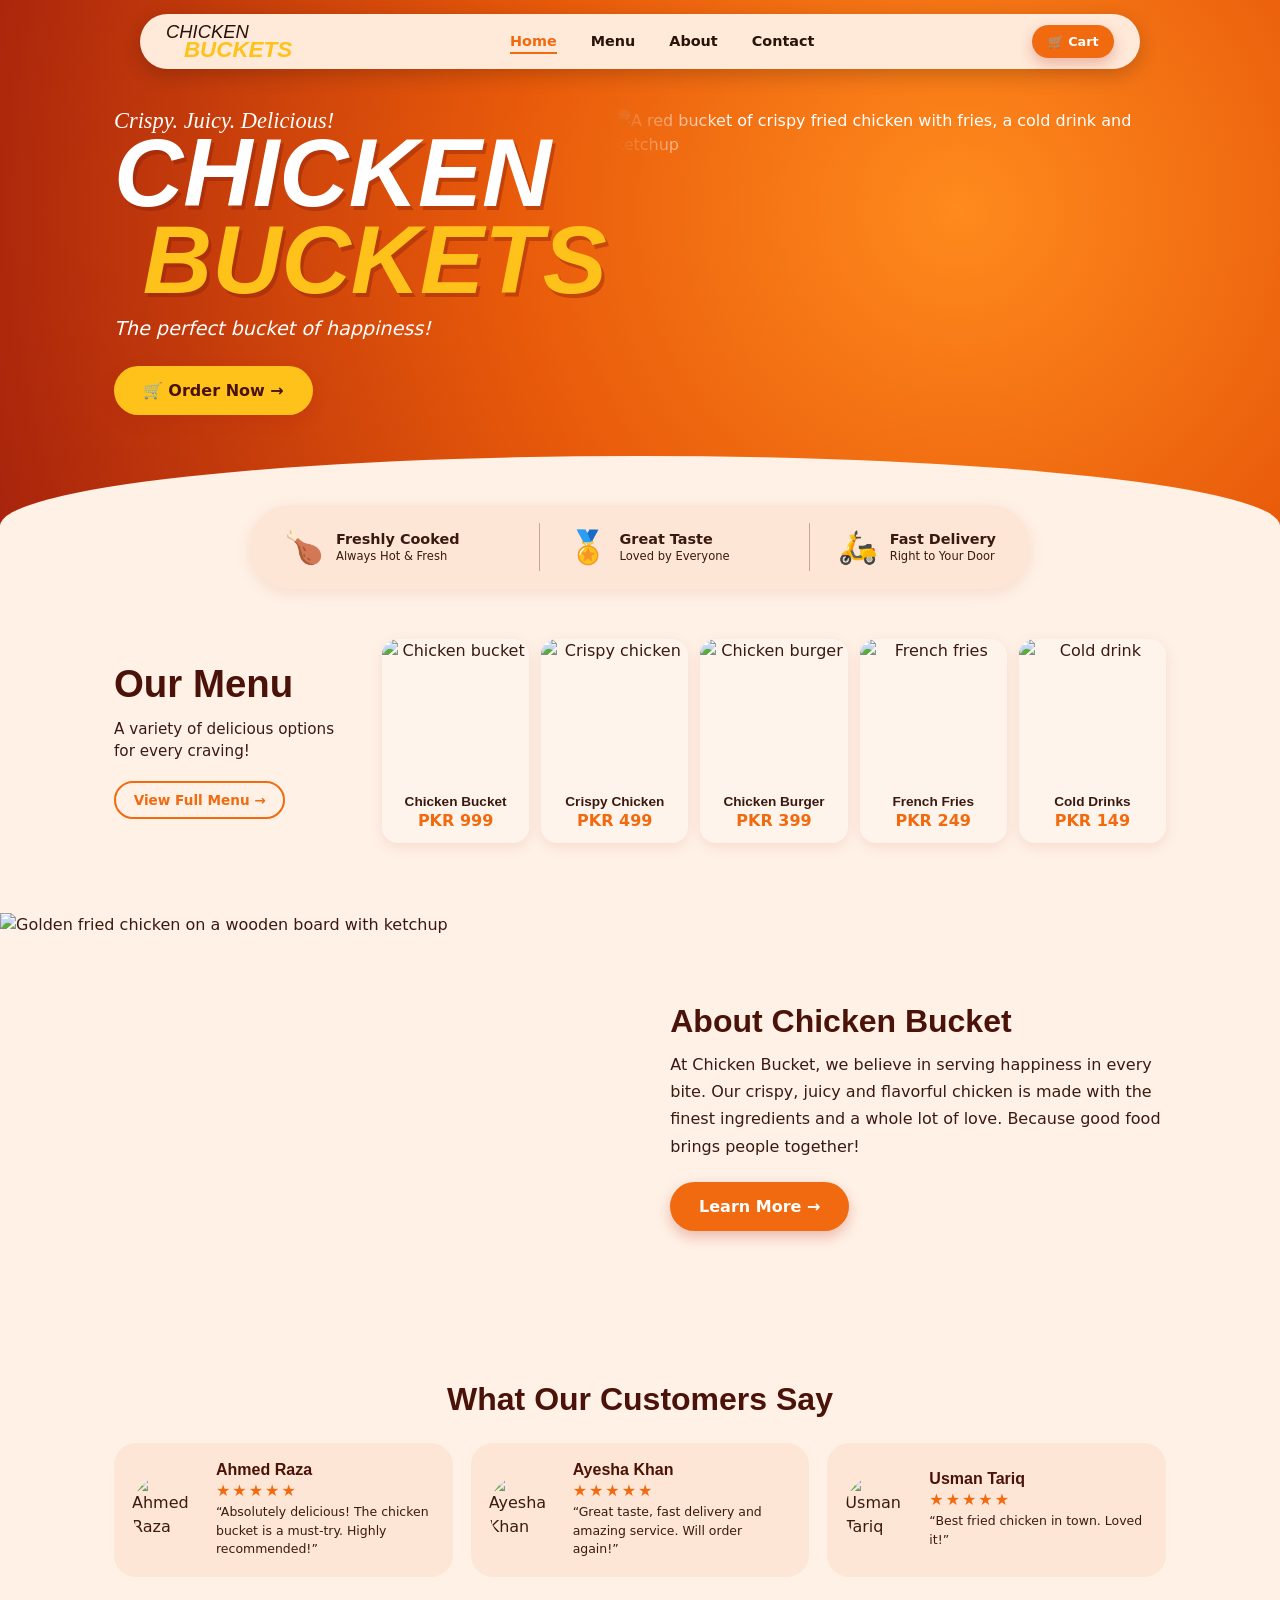
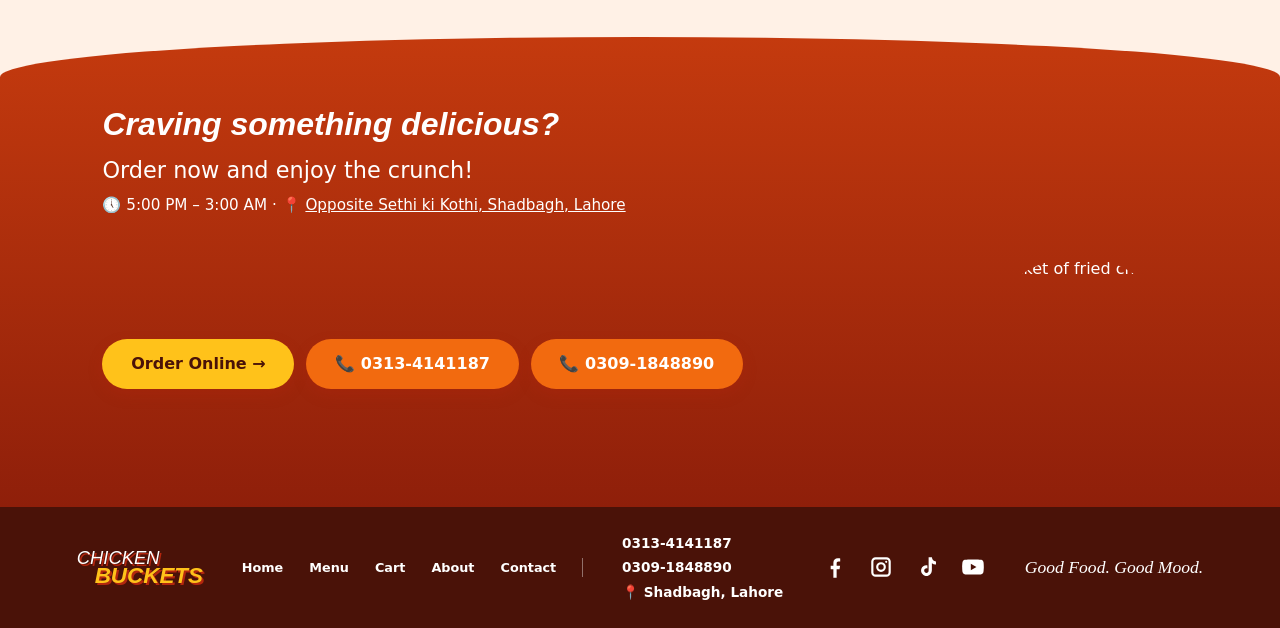
==== index.html @ a6f589de "Add files via upload" ====
<!doctype html>
<html lang="en">
<head>
<meta charset="utf-8">
<meta name="viewport" content="width=device-width,initial-scale=1">
<title>Chicken Buckets | Crispy. Juicy. Delicious!</title>
<meta name="description" content="Chicken Buckets serves crispy, juicy fried chicken, burgers and fries, hot and fresh, delivered to your door.">
<meta http-equiv="Content-Security-Policy" content="default-src 'self'; img-src 'self' data:; style-src 'self'; script-src 'self'; base-uri 'none'; form-action 'self'">
<link rel="icon" href="assets/favicon.svg" type="image/svg+xml">
<link rel="preload" as="image" href="assets/hero.webp">
<link rel="stylesheet" href="styles.css">
</head>
<body>
<header class="hero" id="home">
  <nav class="nav" aria-label="Main">
    <a class="logo" href="index.html" aria-label="Chicken Buckets home"><span>CHICKEN</span><b>BUCKETS</b></a>
    <button class="burger" aria-label="Toggle menu" aria-expanded="false"><i></i><i></i><i></i></button>
    <ul class="links">
      <li><a class="on" href="index.html">Home</a></li><li><a href="menu.html">Menu</a></li><li><a href="about.html">About</a></li><li><a href="contact.html">Contact</a></li>
    </ul>
    <a class="pill sm cartlink" href="cart.html" aria-label="Cart">🛒 Cart <span class="badge" data-cart-count>0</span></a>
  </nav>
  <div class="hero-in">
    <div class="hero-txt">
      <p class="script">Crispy. Juicy. Delicious!</p>
      <h1><span>CHICKEN</span><b>BUCKETS</b></h1>
      <p class="tag">The perfect bucket of happiness!</p>
      <a class="pill yellow" href="menu.html">🛒 Order Now &rarr;</a>
    </div>
    <img class="hero-img" src="assets/hero.webp" width="1148" height="680" alt="A red bucket of crispy fried chicken with fries, a cold drink and ketchup" fetchpriority="high">
  </div>
</header>

<main>
<section class="perks" aria-label="Why Chicken Buckets">
  <div><span>🍗</span><p><b>Freshly Cooked</b>Always Hot &amp; Fresh</p></div>
  <div><span>🏅</span><p><b>Great Taste</b>Loved by Everyone</p></div>
  <div><span>🛵</span><p><b>Fast Delivery</b>Right to Your Door</p></div>
</section>

<section class="menu" id="menu">
  <div class="menu-head">
    <h2>Our Menu</h2>
    <p>A variety of delicious options for every craving!</p>
    <a class="pill outline" href="menu.html">View Full Menu &rarr;</a>
  </div>
  <ul class="cards">
    <li><img src="assets/m1.webp" loading="lazy" width="272" height="228" alt="Chicken bucket"><h3>Chicken Bucket</h3><p>PKR 999</p></li>
    <li><img src="assets/m2.webp" loading="lazy" width="268" height="228" alt="Crispy chicken"><h3>Crispy Chicken</h3><p>PKR 499</p></li>
    <li><img src="assets/m3.webp" loading="lazy" width="264" height="228" alt="Chicken burger"><h3>Chicken Burger</h3><p>PKR 399</p></li>
    <li><img src="assets/m4.webp" loading="lazy" width="252" height="228" alt="French fries"><h3>French Fries</h3><p>PKR 249</p></li>
    <li><img src="assets/m5.webp" loading="lazy" width="244" height="228" alt="Cold drink"><h3>Cold Drinks</h3><p>PKR 149</p></li>
  </ul>
</section>

<section class="about" id="about">
  <img src="assets/about.webp" loading="lazy" width="1050" height="670" alt="Golden fried chicken on a wooden board with ketchup">
  <div>
    <h2>About Chicken Bucket</h2>
    <p>At Chicken Bucket, we believe in serving happiness in every bite. Our crispy, juicy and flavorful chicken is made with the finest ingredients and a whole lot of love. Because good food brings people together!</p>
    <a class="pill" href="about.html">Learn More &rarr;</a>
  </div>
</section>

<section class="reviews">
  <h2>What Our Customers Say</h2>
  <ul>
    <li><img src="assets/u1.webp" loading="lazy" width="140" height="140" alt="Ahmed Raza"><div><h3>Ahmed Raza</h3><p class="st" aria-label="5 stars">★★★★★</p><q>Absolutely delicious! The chicken bucket is a must-try. Highly recommended!</q></div></li>
    <li><img src="assets/u2.webp" loading="lazy" width="140" height="140" alt="Ayesha Khan"><div><h3>Ayesha Khan</h3><p class="st" aria-label="5 stars">★★★★★</p><q>Great taste, fast delivery and amazing service. Will order again!</q></div></li>
    <li><img src="assets/u3.webp" loading="lazy" width="140" height="140" alt="Usman Tariq"><div><h3>Usman Tariq</h3><p class="st" aria-label="5 stars">★★★★★</p><q>Best fried chicken in town. Loved it!</q></div></li>
  </ul>
</section>

<section class="cta" id="contact">
  <div><h2>Craving something delicious?</h2><p>Order now and enjoy the crunch!</p><p class="cinfo">🕔 5:00 PM – 3:00 AM · 📍 <a href="https://www.google.com/maps/place/Shop+no,+Chicken+Bucket,+132+A,+Rajput+Park+Shad+Bagh,+Lahore,+54000/data=!4m2!3m1!1s0x39191b0073091a2f:0x709337f040497048!18m1!1e1?utm_source=mstt_1&amp;entry=gps&amp;coh=192189&amp;g_ep=[base64]%3D&amp;skid=67d358c9-cdcb-4658-ab79-bb47002680ea" target="_blank" rel="noopener noreferrer">Opposite Sethi ki Kothi, Shadbagh, Lahore</a></p></div>
  <div class="ctabtns"><a class="pill yellow" href="menu.html">Order Online &rarr;</a><a class="pill" href="tel:+923134141187">📞 0313-4141187</a><a class="pill" href="tel:+923091848890">📞 0309-1848890</a></div>
  <img src="assets/cta.webp" loading="lazy" width="370" height="370" alt="Bucket of fried chicken">
</section>
</main>

<footer class="foot">
  <a class="logo" href="index.html" aria-label="Chicken Buckets home"><span>CHICKEN</span><b>BUCKETS</b></a>
  <ul class="flinks"><li><a href="index.html">Home</a></li><li><a href="menu.html">Menu</a></li><li><a href="cart.html">Cart</a></li><li><a href="about.html">About</a></li><li><a href="contact.html">Contact</a></li></ul>
  <div class="fcontact"><a href="tel:+923134141187">0313-4141187</a><a href="tel:+923091848890">0309-1848890</a><a href="https://www.google.com/maps/place/Shop+no,+Chicken+Bucket,+132+A,+Rajput+Park+Shad+Bagh,+Lahore,+54000/data=!4m2!3m1!1s0x39191b0073091a2f:0x709337f040497048!18m1!1e1?utm_source=mstt_1&amp;entry=gps&amp;coh=192189&amp;g_ep=[base64]%3D&amp;skid=67d358c9-cdcb-4658-ab79-bb47002680ea" target="_blank" rel="noopener noreferrer">📍 Shadbagh, Lahore</a></div>
  <ul class="social">
    <li><a href="#" aria-label="Facebook"><svg viewBox="0 0 24 24"><path d="M13.5 22v-8h2.7l.5-3.2h-3.2V8.7c0-.9.4-1.7 1.8-1.7h1.5V4.2S15.9 4 14.7 4C12.2 4 10.500 5.500 10.500 8.100v2.700H8V14h2.500v8z"/></svg></a></li>
    <li><a href="#" aria-label="Instagram"><svg viewBox="0 0 24 24"><path d="M7 3h10a4 4 0 014 4v10a4 4 0 01-4 4H7a4 4 0 01-4-4V7a4 4 0 014-4zm0 2a2 2 0 00-2 2v10a2 2 0 002 2h10a2 2 0 002-2V7a2 2 0 00-2-2zm5 2.500a4.500 4.500 0 110 9 4.500 4.500 0 010-9zm0 2a2.500 2.500 0 100 5 2.500 2.500 0 000-5zm4.800-3.300a1 1 0 110 2 1 1 0 010-2z"/></svg></a></li>
    <li><a href="#" aria-label="TikTok"><svg viewBox="0 0 24 24"><path d="M16.500 3c.3 2.300 1.600 3.700 3.800 3.900v2.700c-1.400.1-2.600-.3-3.800-1.100v6.200c0 3.900-3.200 6.300-6.500 5.300-2.600-.8-4.100-3.600-3.200-6.300.8-2.400 3.200-3.700 5.600-3.200v2.800c-1.500-.5-3 .4-3 2 0 1.900 2 2.800 3.300 1.800.5-.4.800-1 .8-1.800V3z"/></svg></a></li>
    <li><a href="#" aria-label="YouTube"><svg viewBox="0 0 24 24"><path d="M21.600 7.200a2.500 2.500 0 00-1.800-1.800C18.200 5 12 5 12 5s-6.200 0-7.800.4A2.500 2.500 0 002.400 7.200C2 8.800 2 12 2 12s0 3.200.4 4.800a2.500 2.500 0 001.800 1.800C5.800 19 12 19 12 19s6.200 0 7.800-.4a2.500 2.500 0 001.800-1.800c.4-1.600.4-4.800.4-4.800s0-3.200-.4-4.800zM10 15V9l5.200 3z"/></svg></a></li>
  </ul>
  <p class="slogan">Good Food. Good Mood.</p>
</footer>
<script src="script.js" defer></script>
</body>
</html>
---- styles.css ----
:root{--o:#f26a0f;--od:#b3260e;--dk:#4a1208;--y:#ffc21a;--cream:#fff1e6;--card:#fde6d6;--txt:#3a1a10}
*{box-sizing:border-box;margin:0;padding:0}
html{scroll-behavior:smooth}
body{font:16px/1.5 "Segoe UI",system-ui,-apple-system,Roboto,Arial,sans-serif;background:var(--cream);color:var(--txt);overflow-x:hidden}
img{max-width:100%;height:auto;display:block}
ul{list-style:none}a{color:inherit;text-decoration:none}
:focus-visible{outline:3px solid var(--y);outline-offset:3px}
h1,h2,h3,.logo,.script{font-family:"Arial Black","Segoe UI Black",Impact,sans-serif}
.pill{display:inline-block;background:var(--o);color:#fff;font-weight:700;padding:.8em 1.8em;border-radius:99px;box-shadow:0 6px 14px #b3260e44;transition:transform .15s}
.pill:hover{transform:translateY(-2px)}
.pill.sm{padding:.55em 1.2em;font-size:.8rem}
.pill.yellow{background:var(--y);color:var(--dk)}
.pill.outline{background:none;color:var(--o);border:2px solid var(--o);box-shadow:none;padding:.5em 1.3em;font-size:.85rem}
.logo{font-style:italic;line-height:.85;display:inline-flex;flex-direction:column;color:#fff;text-shadow:2px 2px 0 var(--od)}
.logo span{font-size:1.15rem}.logo b{font-size:1.4rem;color:var(--y);margin-left:.8em}
/* hero */
.hero{background:radial-gradient(circle at 75% 40%,#ff8a1d,#e85a0a 45%,#a8240c);color:#fff;padding:14px 0 90px;position:relative;
 -webkit-mask:none}
.hero::after{content:"";position:absolute;left:0;right:0;bottom:-1px;height:70px;background:var(--cream);border-radius:50% 50% 0 0/100% 100% 0 0}
.nav{max-width:1000px;margin:0 auto;background:#ffe9d9;border-radius:30px;padding:10px 26px;display:flex;align-items:center;justify-content:space-between;gap:20px;position:relative;z-index:3;box-shadow:0 6px 20px #0003}
.nav .logo{color:#fff}
.links{display:flex;gap:34px;font-weight:600;font-size:.9rem;color:#2a1209}
.links a{padding-bottom:3px}.links a.on{color:var(--o);border-bottom:2px solid var(--o)}
.burger{display:none;background:none;border:0;cursor:pointer;flex-direction:column;gap:5px;padding:6px}
.burger i{width:24px;height:3px;background:var(--od);border-radius:3px}
.hero-in{max-width:1100px;margin:0 auto;display:grid;grid-template-columns:1fr 1.1fr;align-items:center;padding:0 24px;position:relative;z-index:2}
.script{font:italic 400 1.4rem "Brush Script MT","Segoe Script",cursive;margin-bottom:-4px}
h1{font-style:italic;line-height:.9;font-size:clamp(3.4rem,8vw,6rem);text-shadow:3px 4px 0 #8a1d0a66}
h1 span,h1 b{display:block}h1 b{color:var(--y);margin-left:.3em}
.tag{font-size:1.2rem;margin:12px 0 22px;font-style:italic}
.hero-img{width:100%;-webkit-mask-image:linear-gradient(90deg,transparent,#000 22%);mask-image:linear-gradient(90deg,transparent,#000 22%);margin-top:20px}
/* perks */
.perks{max-width:780px;margin:-20px auto 0;background:#fde6d6;border-radius:40px;padding:18px 34px;display:flex;justify-content:space-between;gap:20px;position:relative;z-index:3;box-shadow:0 4px 16px #b3260e1a}
.perks div{display:flex;align-items:center;gap:12px}.perks span{font-size:2rem}
.perks p{font-size:.72rem;line-height:1.3}.perks b{display:block;font-size:.9rem}
.perks div+div{border-left:1px solid #5a2a1a55;padding-left:28px}
/* menu */
.menu{max-width:1100px;margin:30px auto;padding:20px 24px;display:grid;grid-template-columns:240px 1fr;gap:28px;align-items:center}
h2{font-size:2.4rem;line-height:1.1;color:var(--dk);margin-bottom:12px}
.menu-head p{font-size:.95rem;margin-bottom:18px}
.cards{display:grid;grid-template-columns:repeat(5,1fr);gap:12px}
.cards li{background:#fff4ec;border-radius:16px;overflow:hidden;text-align:center;box-shadow:0 4px 14px #b3260e1a;transition:transform .2s}
.cards li:hover{transform:translateY(-4px)}
.cards img{width:100%;aspect-ratio:1/1;object-fit:cover}
.cards h3{font:700 .85rem "Segoe UI",Arial,sans-serif;padding:8px 4px 0}
.cards p{color:var(--o);font-weight:800;padding:0 0 10px}
/* about */
.about{display:grid;grid-template-columns:1.05fr 1fr;align-items:center;gap:30px;margin:50px 0}
.about img{width:100%;clip-path:ellipse(95% 80% at 0% 50%)}
.about div{padding:0 60px 0 0;max-width:560px}
.about h2{font-size:2rem}.about p{margin:6px 0 22px;line-height:1.7}
/* reviews */
.reviews{max-width:1100px;margin:60px auto;padding:0 24px;text-align:center}
.reviews h2{font-size:2rem;margin-bottom:26px}
.reviews ul{display:grid;grid-template-columns:repeat(3,1fr);gap:18px;text-align:left}
.reviews li{display:flex;gap:14px;align-items:center;background:#fde6d6;border-radius:22px;padding:18px}
.reviews img{width:70px;height:70px;border-radius:50%;object-fit:cover;flex:none}
.reviews h3{font:800 1rem "Segoe UI",Arial,sans-serif;color:var(--dk)}
.st{color:var(--o);letter-spacing:2px}.reviews q{font-size:.78rem;display:block;quotes:"“" "”"}
/* cta */
.cta{background:linear-gradient(#c43a0e,#8f1f0a);color:#fff;position:relative;padding:70px 8% 50px;display:flex;align-items:center;gap:40px;border-radius:50% 50% 0 0/40px 40px 0 0}
.cta h2{color:#fff;font-style:italic;font-size:2rem}.cta p{font-size:1.4rem}
.cta img{width:200px;margin-left:auto}
/* footer */
.foot{background:#4a1208;color:#fff;padding:26px 6%;display:flex;align-items:center;justify-content:space-between;gap:20px;flex-wrap:wrap}
.flinks,.social{display:flex;gap:26px;font-size:.8rem;font-weight:600}
.social{gap:20px}.social svg{width:26px;height:26px;fill:#fff;display:block}.social a:hover svg{fill:var(--y)}
.flinks{padding-right:26px;border-right:1px solid #fff6}
.slogan{font:italic 1.1rem "Brush Script MT","Segoe Script",cursive}
@media(max-width:900px){
 .hero-in,.menu,.about{grid-template-columns:1fr}
 .hero-img{-webkit-mask-image:none;mask-image:none}
 .cards{grid-template-columns:repeat(3,1fr)}.reviews ul{grid-template-columns:1fr}
 .about div{padding:0 24px}.perks{flex-direction:column;margin:-20px 16px 0}.perks div+div{border:0;padding:0}
 .cta{flex-direction:column;text-align:center}.cta img{margin:0}
 .foot{justify-content:center;text-align:center}.flinks{border:0;padding:0}
 .burger{display:flex}.nav{flex-wrap:wrap;border-radius:24px}
 .links{display:none;flex-direction:column;gap:12px;width:100%;order:5}.links.open{display:flex}
}
@media(max-width:520px){.cards{grid-template-columns:repeat(2,1fr)}h2{font-size:1.9rem}}
@media(prefers-reduced-motion:reduce){*{transition:none!important;scroll-behavior:auto!important}}
.nav .logo{color:#2a1209;text-shadow:none}
.hero-in{padding:20px 24px 0}
.hero-img{-webkit-mask-image:linear-gradient(90deg,transparent,#000 22%),linear-gradient(#000 80%,transparent);-webkit-mask-composite:source-in;mask-image:linear-gradient(90deg,transparent,#000 22%),linear-gradient(#000 80%,transparent);mask-composite:intersect}
.cta img{border-radius:50%;object-fit:cover;aspect-ratio:1}
.nav{margin:0 auto;width:calc(100% - 24px)}
.about img{clip-path:ellipse(95% 80% at 0% 50%)}

/* ===== multi-page additions ===== */
.badge{display:inline-block;min-width:1.4em;height:1.4em;line-height:1.4em;text-align:center;background:var(--y);color:var(--dk);border-radius:99px;font-size:.75rem;margin-left:.2em;padding:0 .35em}
.badge[hidden]{display:none}
.hero.mini{padding:14px 0 80px}
.mini-in{max-width:1100px;margin:0 auto;padding:34px 24px 0;position:relative;z-index:2;text-align:center}
.ph1{font-style:italic;font-size:clamp(2.2rem,6vw,3.6rem);text-shadow:3px 4px 0 #8a1d0a66;line-height:1}
.sub{margin-top:10px;font-size:1.05rem}
.links a:hover{color:var(--o)}
.fcontact{display:flex;flex-direction:column;gap:4px;font-size:.85rem;font-weight:600}
.fcontact a:hover{color:var(--y)}
.ctabtns{display:flex;gap:12px;flex-wrap:wrap;margin-top:14px}
.cta{flex-wrap:wrap}.cinfo{font-size:.95rem!important;margin-top:6px}.cinfo a{text-decoration:underline}
/* menu page */
.chips{position:sticky;top:0;z-index:20;background:var(--cream);border-bottom:1px solid #b3260e22;box-shadow:0 4px 10px #b3260e12}
.chips div{max-width:1100px;margin:0 auto;display:flex;gap:8px;overflow-x:auto;padding:10px 24px;scrollbar-width:thin}
.chips a{flex:none;background:#fde6d6;border-radius:99px;padding:.4em 1em;font-size:.85rem;font-weight:700;color:var(--dk);white-space:nowrap}
.chips a:hover{background:var(--o);color:#fff}
.mwrap{max-width:1100px;margin:0 auto;padding:10px 24px 40px}
.mcat{padding-top:26px;scroll-margin-top:60px}
.mcat h2{font-size:1.8rem;border-left:6px solid var(--o);padding-left:12px;margin-bottom:16px}
.grid{display:grid;grid-template-columns:repeat(auto-fill,minmax(235px,1fr));gap:16px}
.item{position:relative;background:#fff4ec;border-radius:18px;overflow:hidden;box-shadow:0 4px 14px #b3260e1a;display:flex;flex-direction:column;transition:transform .2s}
.item:hover{transform:translateY(-4px)}
.item>img,.item>.ph{width:100%;aspect-ratio:16/10;object-fit:cover}
.ph{display:grid;place-items:center;font-size:3.6rem;background:linear-gradient(135deg,#ffd9b8,#ffb77a)}
.tag-b{position:absolute;top:10px;left:10px;z-index:2;background:var(--od);color:#fff;font-size:.7rem;font-weight:800;padding:.2em .7em;border-radius:99px}
.ib{padding:12px 14px 14px;display:flex;flex-direction:column;gap:6px;flex:1}
.item h3{font:800 1rem "Segoe UI",Arial,sans-serif;color:var(--dk)}
.d{font-size:.78rem;line-height:1.4;opacity:.85}
.row{margin-top:auto;display:flex;align-items:center;justify-content:space-between;gap:8px;flex-wrap:wrap;padding-top:6px}
.pr{color:var(--o);font-weight:800}
.add{background:var(--o);color:#fff;border:0;border-radius:99px;padding:.5em 1em;font:700 .8rem "Segoe UI",Arial,sans-serif;cursor:pointer;box-shadow:0 4px 10px #b3260e44}
.add:hover{background:var(--od)}.add.alt{display:inline-block}
.sz select{font:600 .78rem "Segoe UI",Arial,sans-serif;padding:.4em .5em;border-radius:10px;border:1.5px solid var(--o);background:#fff;color:var(--dk);max-width:150px}
.sr{position:absolute;left:-9999px}
.note{margin-top:30px;text-align:center;font-weight:600}
/* cart */
.cartpg{max-width:1100px;margin:0 auto;padding:10px 24px 50px}
.empty{text-align:center;padding:50px 0}.empty .big{font-size:4rem}.empty p{margin:8px 0 20px}
.cartgrid{display:grid;grid-template-columns:1.6fr 1fr;gap:28px;align-items:start}
.clist{display:flex;flex-direction:column;gap:12px;margin-bottom:18px}
.crow{display:grid;grid-template-columns:1fr auto auto auto;gap:14px;align-items:center;background:#fff4ec;border-radius:16px;padding:14px 16px;box-shadow:0 4px 14px #b3260e14}
.cinfo2{display:flex;flex-direction:column;gap:2px}.cinfo2 small{opacity:.8}.unit{color:var(--o);font-weight:700;font-size:.85rem}
.qty{display:flex;align-items:center;gap:8px}
.qty button,.rm{width:32px;height:32px;border-radius:50%;border:1.5px solid var(--o);background:#fff;color:var(--o);font-weight:800;cursor:pointer;font-size:1rem}
.qty button:hover{background:var(--o);color:#fff}
.qty span{min-width:1.6em;text-align:center;font-weight:700}
.lt{min-width:90px;text-align:right}
.rm{border-color:#b3260e66;color:var(--od);font-size:.8rem}
.linkbtn{background:none;border:0;color:var(--od);text-decoration:underline;cursor:pointer;font:600 .85rem inherit;margin-left:12px}
.sum{background:#fde6d6;border-radius:22px;padding:22px;position:sticky;top:16px}
.sum h2{font-size:1.5rem}
.line{display:flex;justify-content:space-between;padding:6px 0;font-size:.95rem}
.line.tot{border-top:2px dashed #b3260e55;margin-top:6px;padding-top:12px;font-size:1.15rem}
.warn{color:var(--od);font-weight:700;font-size:.85rem;margin:6px 0}
.warn[hidden],[hidden]{display:none!important}
#checkout{margin-top:14px;display:flex;flex-direction:column;gap:10px}
#checkout label{display:flex;flex-direction:column;gap:3px;font-size:.8rem;font-weight:700}
#checkout input,#checkout textarea{font:inherit;font-weight:400;padding:.6em .8em;border:1.5px solid #b3260e44;border-radius:12px;background:#fff;color:var(--txt)}
.wide{width:100%;border:0;cursor:pointer;font-size:1rem;text-align:center}
.alt-or{text-align:center;font-size:.8rem}.alt-or a{font-weight:700;text-decoration:underline}
/* about / contact */
.big-about{max-width:1100px;margin:30px auto}.big-about img{border-radius:24px;clip-path:none}
.big-about p{margin:6px 0 14px}
.perks.wide{max-width:900px;margin:30px auto 50px}
.contact{max-width:1100px;margin:0 auto;padding:20px 24px 50px;display:grid;grid-template-columns:1fr 1fr;gap:28px;align-items:stretch}
.cbox{background:#fde6d6;border-radius:24px;padding:26px}.cbox h2{font-size:1.8rem}
.clinks{display:flex;flex-direction:column;gap:16px;margin:14px 0 20px}
.clinks li{display:flex;gap:14px;align-items:flex-start}.clinks li>span{font-size:1.6rem}
.clinks b{display:block;color:var(--dk)}.clinks a{font-weight:700;color:var(--od)}.clinks small{opacity:.8}
.btns{display:flex;gap:10px;flex-wrap:wrap}
.mapcard{border-radius:24px;background:radial-gradient(circle at 50% 35%,#ffe3c8,#ffb77a 60%,#e8741c);display:flex;flex-direction:column;align-items:center;justify-content:center;text-align:center;gap:8px;padding:30px;min-height:320px;box-shadow:0 6px 20px #b3260e33;transition:transform .2s;color:var(--dk)}
.mapcard:hover{transform:translateY(-3px)}
.mapcard .pin{font-size:4rem}.mapcard b{font:800 1.5rem "Arial Black",sans-serif}.mapcard em{font-weight:700;color:var(--od)}
@media(max-width:900px){
 .cartgrid,.contact{grid-template-columns:1fr}.sum{position:static}
 .crow{grid-template-columns:1fr auto;}.lt{text-align:left}
 .fcontact{align-items:center}
}
@media(max-width:520px){.grid{grid-template-columns:1fr 1fr;gap:10px}.ib{padding:10px}.d{display:none}.add{font-size:.72rem;padding:.45em .8em}.sz select{max-width:100%;width:100%}.row{flex-direction:column;align-items:stretch}.pr{text-align:center}.item h3{font-size:.9rem}}
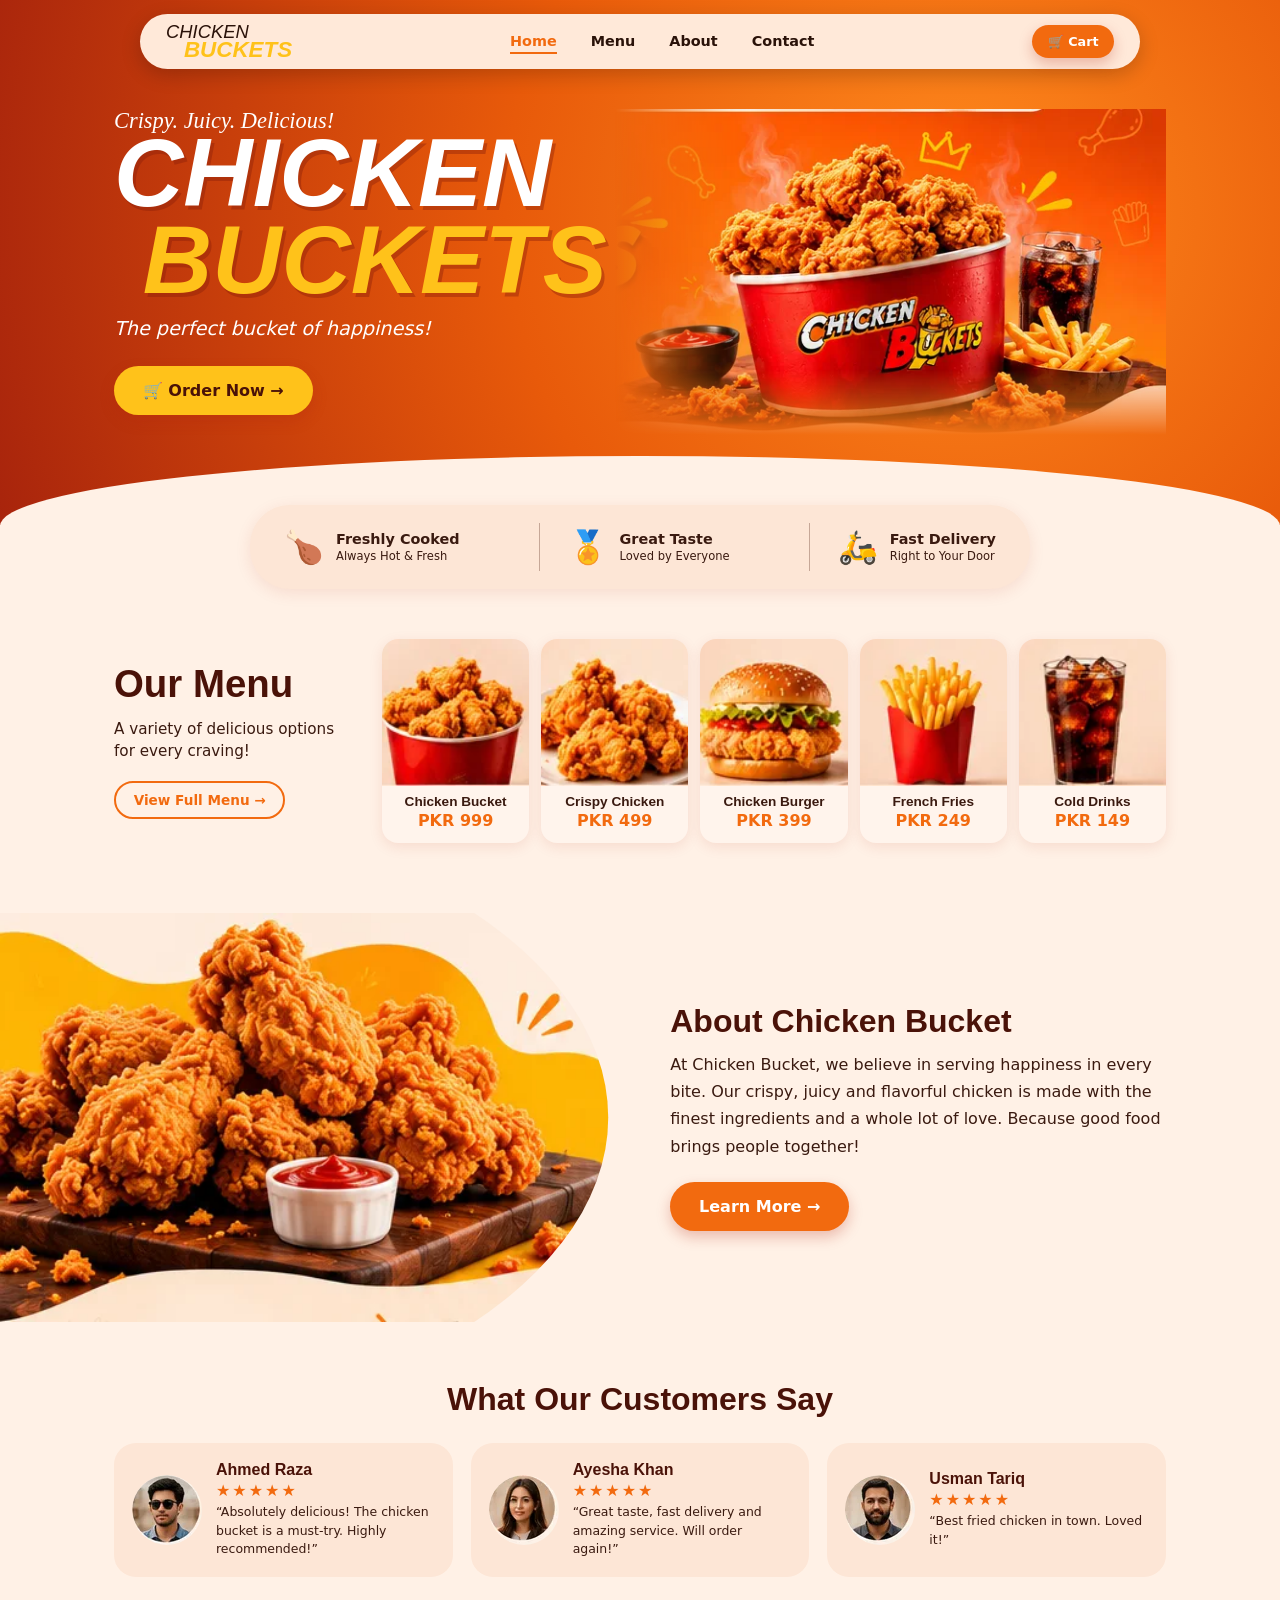
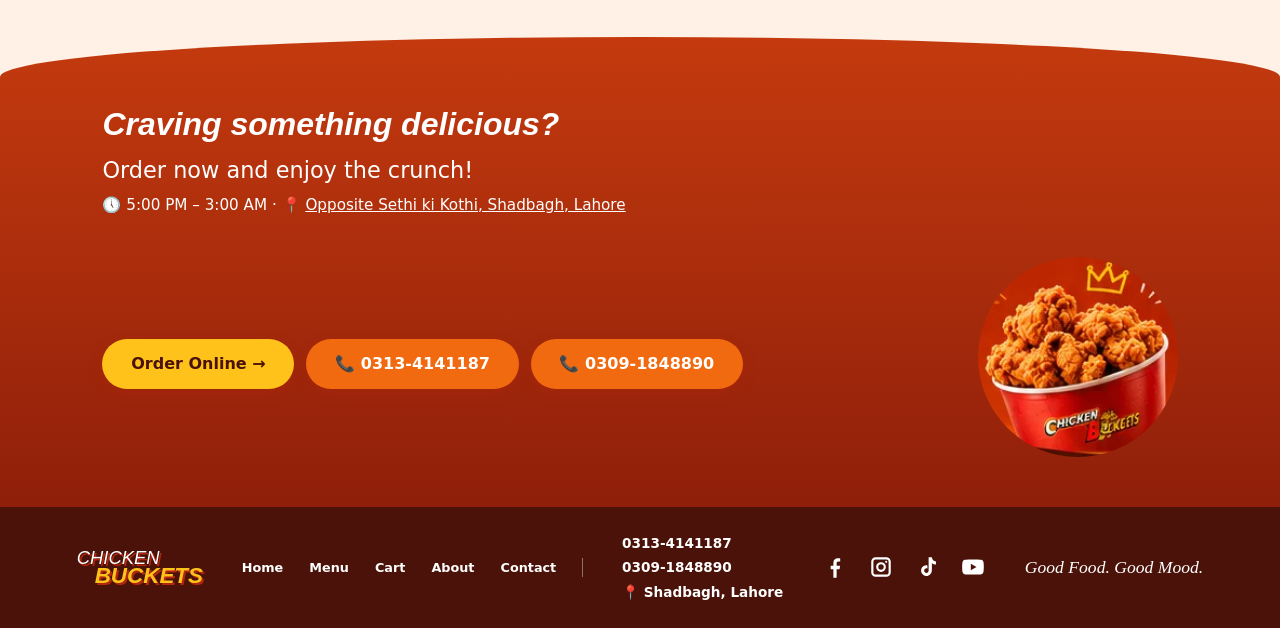
==== commit 2432a6f8: "Fix image URLs to resolve from site root and revalidate cached assets (6af758974e03682d02504dd4) Co-" ====
--- a/index.html
+++ b/index.html
@@ -7,7 +7,7 @@
 <meta name="description" content="Chicken Buckets serves crispy, juicy fried chicken, burgers and fries, hot and fresh, delivered to your door.">
 <meta http-equiv="Content-Security-Policy" content="default-src 'self'; img-src 'self' data:; style-src 'self'; script-src 'self'; base-uri 'none'; form-action 'self'">
 <link rel="icon" href="assets/favicon.svg" type="image/svg+xml">
-<link rel="preload" as="image" href="assets/hero.webp">
+<link rel="preload" as="image" href="/assets/hero.webp?v=2">
 <link rel="stylesheet" href="styles.css">
 </head>
 <body>
@@ -27,7 +27,7 @@
       <p class="tag">The perfect bucket of happiness!</p>
       <a class="pill yellow" href="menu.html">🛒 Order Now &rarr;</a>
     </div>
-    <img class="hero-img" src="assets/hero.webp" width="1148" height="680" alt="A red bucket of crispy fried chicken with fries, a cold drink and ketchup" fetchpriority="high">
+    <img class="hero-img" src="/assets/hero.webp?v=2" width="1148" height="680" alt="A red bucket of crispy fried chicken with fries, a cold drink and ketchup" fetchpriority="high">
   </div>
 </header>
 
@@ -45,16 +45,16 @@
     <a class="pill outline" href="menu.html">View Full Menu &rarr;</a>
   </div>
   <ul class="cards">
-    <li><img src="assets/m1.webp" loading="lazy" width="272" height="228" alt="Chicken bucket"><h3>Chicken Bucket</h3><p>PKR 999</p></li>
-    <li><img src="assets/m2.webp" loading="lazy" width="268" height="228" alt="Crispy chicken"><h3>Crispy Chicken</h3><p>PKR 499</p></li>
-    <li><img src="assets/m3.webp" loading="lazy" width="264" height="228" alt="Chicken burger"><h3>Chicken Burger</h3><p>PKR 399</p></li>
-    <li><img src="assets/m4.webp" loading="lazy" width="252" height="228" alt="French fries"><h3>French Fries</h3><p>PKR 249</p></li>
-    <li><img src="assets/m5.webp" loading="lazy" width="244" height="228" alt="Cold drink"><h3>Cold Drinks</h3><p>PKR 149</p></li>
+    <li><img src="/assets/m1.webp?v=2" loading="lazy" width="272" height="228" alt="Chicken bucket"><h3>Chicken Bucket</h3><p>PKR 999</p></li>
+    <li><img src="/assets/m2.webp?v=2" loading="lazy" width="268" height="228" alt="Crispy chicken"><h3>Crispy Chicken</h3><p>PKR 499</p></li>
+    <li><img src="/assets/m3.webp?v=2" loading="lazy" width="264" height="228" alt="Chicken burger"><h3>Chicken Burger</h3><p>PKR 399</p></li>
+    <li><img src="/assets/m4.webp?v=2" loading="lazy" width="252" height="228" alt="French fries"><h3>French Fries</h3><p>PKR 249</p></li>
+    <li><img src="/assets/m5.webp?v=2" loading="lazy" width="244" height="228" alt="Cold drink"><h3>Cold Drinks</h3><p>PKR 149</p></li>
   </ul>
 </section>
 
 <section class="about" id="about">
-  <img src="assets/about.webp" loading="lazy" width="1050" height="670" alt="Golden fried chicken on a wooden board with ketchup">
+  <img src="/assets/about.webp?v=2" loading="lazy" width="1050" height="670" alt="Golden fried chicken on a wooden board with ketchup">
   <div>
     <h2>About Chicken Bucket</h2>
     <p>At Chicken Bucket, we believe in serving happiness in every bite. Our crispy, juicy and flavorful chicken is made with the finest ingredients and a whole lot of love. Because good food brings people together!</p>
@@ -65,16 +65,16 @@
 <section class="reviews">
   <h2>What Our Customers Say</h2>
   <ul>
-    <li><img src="assets/u1.webp" loading="lazy" width="140" height="140" alt="Ahmed Raza"><div><h3>Ahmed Raza</h3><p class="st" aria-label="5 stars">★★★★★</p><q>Absolutely delicious! The chicken bucket is a must-try. Highly recommended!</q></div></li>
-    <li><img src="assets/u2.webp" loading="lazy" width="140" height="140" alt="Ayesha Khan"><div><h3>Ayesha Khan</h3><p class="st" aria-label="5 stars">★★★★★</p><q>Great taste, fast delivery and amazing service. Will order again!</q></div></li>
-    <li><img src="assets/u3.webp" loading="lazy" width="140" height="140" alt="Usman Tariq"><div><h3>Usman Tariq</h3><p class="st" aria-label="5 stars">★★★★★</p><q>Best fried chicken in town. Loved it!</q></div></li>
+    <li><img src="/assets/u1.webp?v=2" loading="lazy" width="140" height="140" alt="Ahmed Raza"><div><h3>Ahmed Raza</h3><p class="st" aria-label="5 stars">★★★★★</p><q>Absolutely delicious! The chicken bucket is a must-try. Highly recommended!</q></div></li>
+    <li><img src="/assets/u2.webp?v=2" loading="lazy" width="140" height="140" alt="Ayesha Khan"><div><h3>Ayesha Khan</h3><p class="st" aria-label="5 stars">★★★★★</p><q>Great taste, fast delivery and amazing service. Will order again!</q></div></li>
+    <li><img src="/assets/u3.webp?v=2" loading="lazy" width="140" height="140" alt="Usman Tariq"><div><h3>Usman Tariq</h3><p class="st" aria-label="5 stars">★★★★★</p><q>Best fried chicken in town. Loved it!</q></div></li>
   </ul>
 </section>
 
 <section class="cta" id="contact">
   <div><h2>Craving something delicious?</h2><p>Order now and enjoy the crunch!</p><p class="cinfo">🕔 5:00 PM – 3:00 AM · 📍 <a href="https://www.google.com/maps/place/Shop+no,+Chicken+Bucket,+132+A,+Rajput+Park+Shad+Bagh,+Lahore,+54000/data=!4m2!3m1!1s0x39191b0073091a2f:0x709337f040497048!18m1!1e1?utm_source=mstt_1&amp;entry=gps&amp;coh=192189&amp;g_ep=[base64]%3D&amp;skid=67d358c9-cdcb-4658-ab79-bb47002680ea" target="_blank" rel="noopener noreferrer">Opposite Sethi ki Kothi, Shadbagh, Lahore</a></p></div>
   <div class="ctabtns"><a class="pill yellow" href="menu.html">Order Online &rarr;</a><a class="pill" href="tel:+923134141187">📞 0313-4141187</a><a class="pill" href="tel:+923091848890">📞 0309-1848890</a></div>
-  <img src="assets/cta.webp" loading="lazy" width="370" height="370" alt="Bucket of fried chicken">
+  <img src="/assets/cta.webp?v=2" loading="lazy" width="370" height="370" alt="Bucket of fried chicken">
 </section>
 </main>
 
